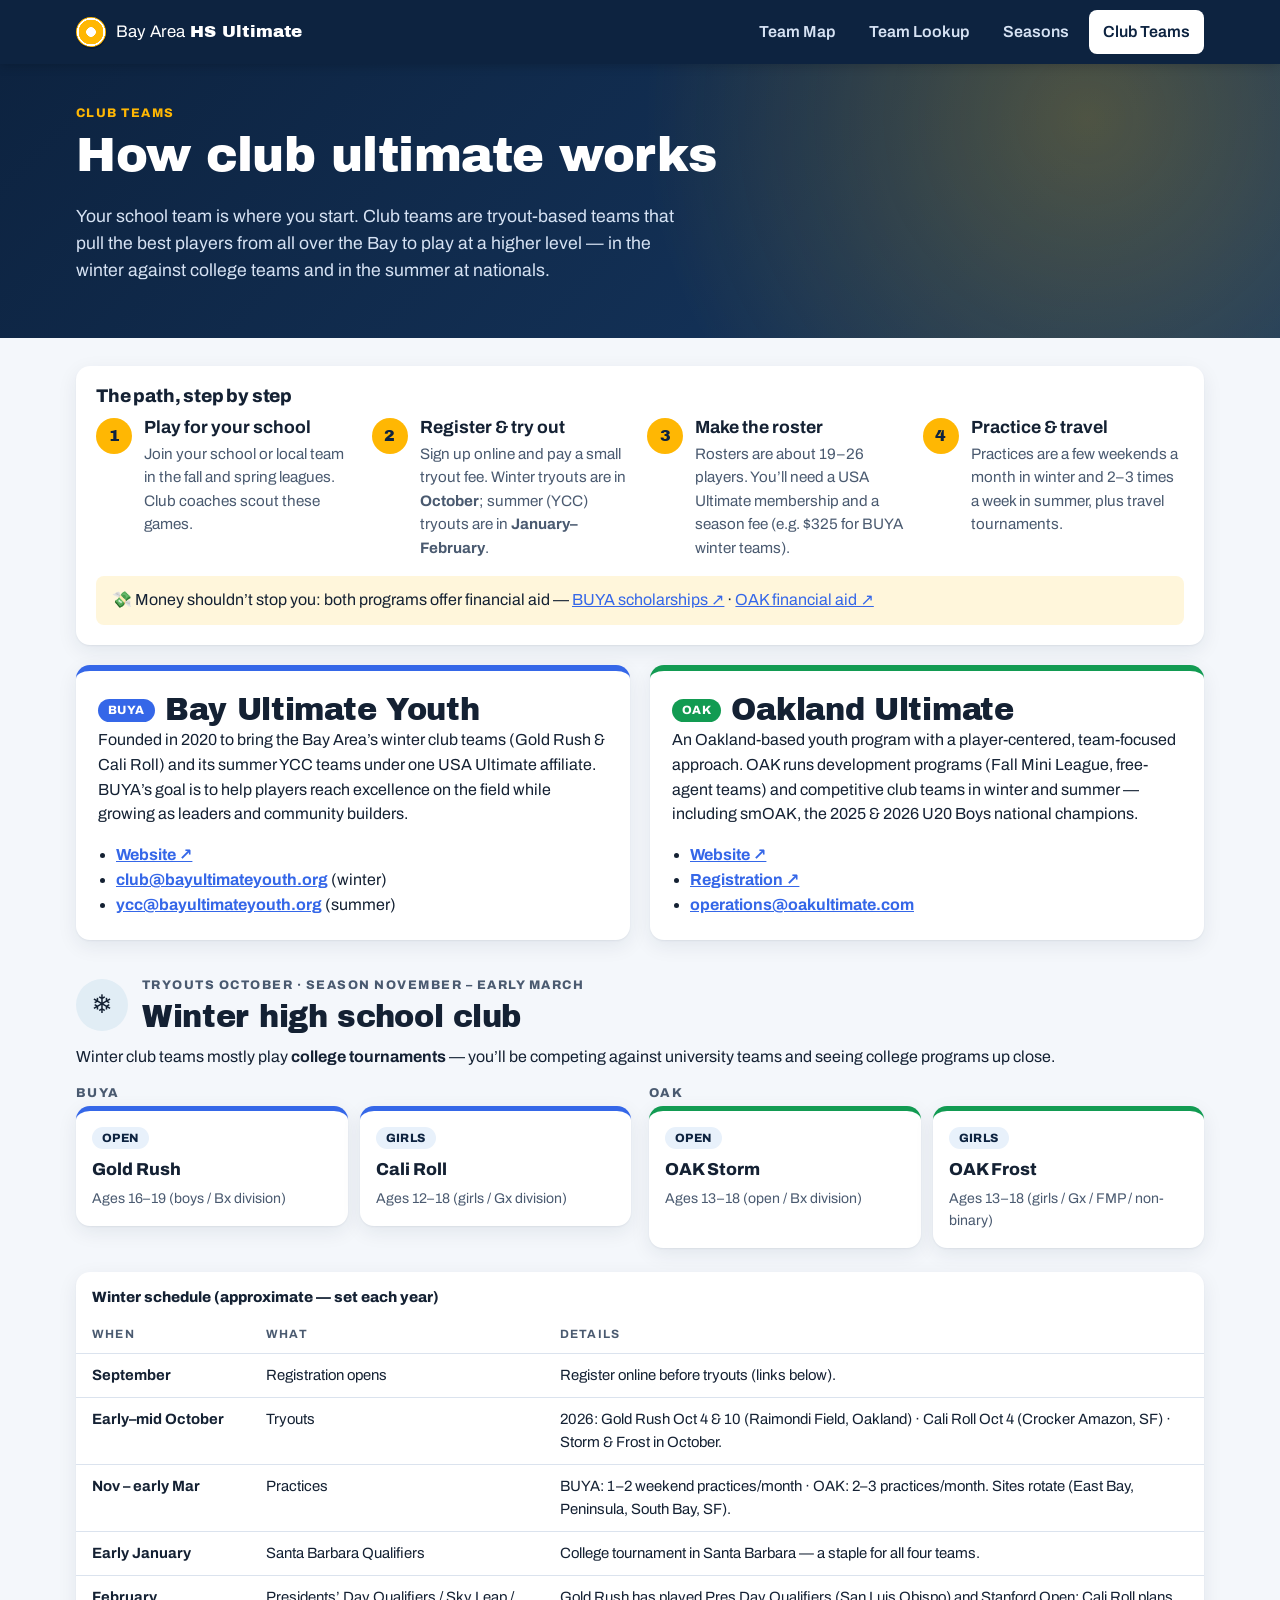
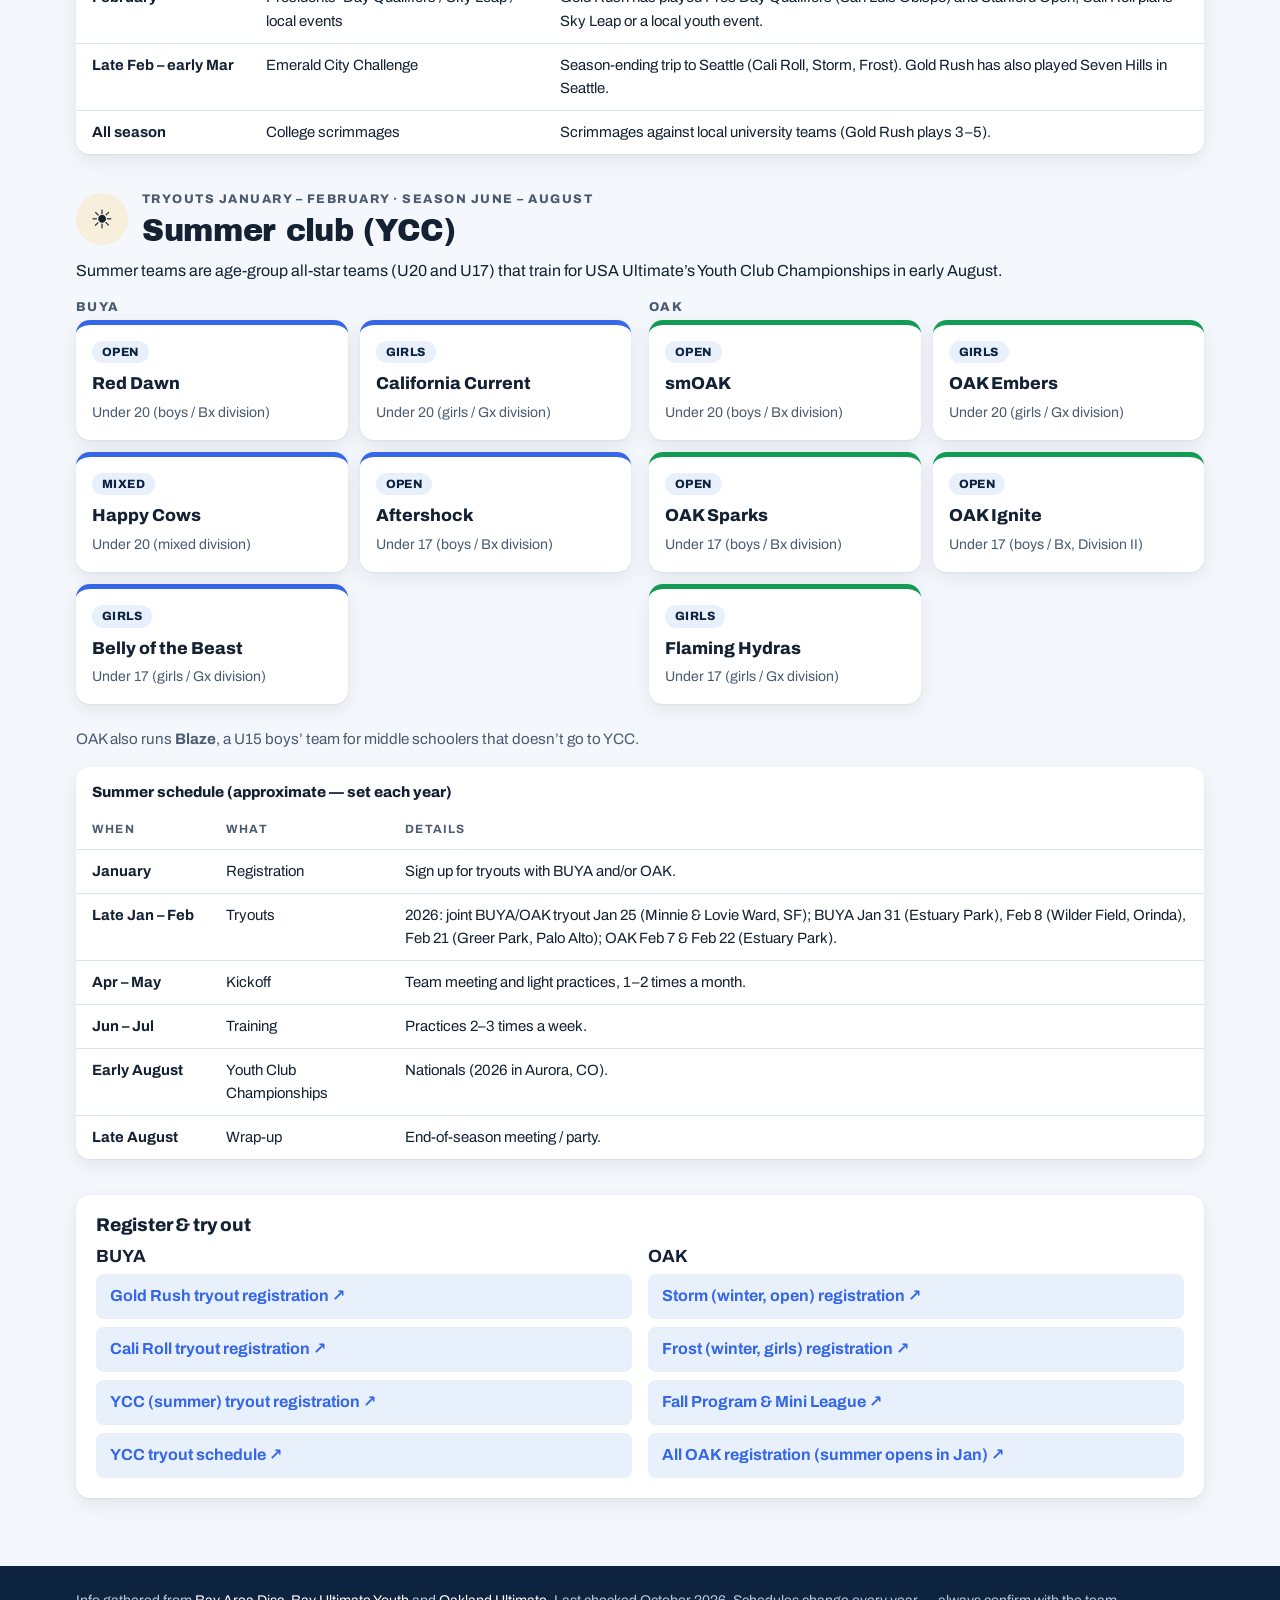
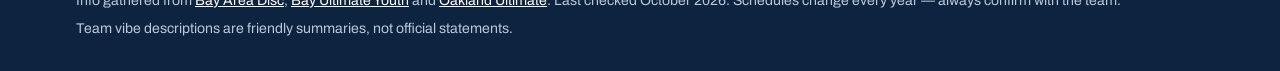
==== clubs.html @ e85e537e "First Draft of website" ====
<!doctype html>
<html lang="en">
<head>
  <meta charset="utf-8">
  <meta name="viewport" content="width=device-width, initial-scale=1">
  <title>Club Teams · Bay Area HS Ultimate</title>
  <meta name="description" content="How high school club ultimate works in the Bay Area: BUYA and OAK teams, schedules and tryout links.">
  <link rel="preconnect" href="https://fonts.googleapis.com">
  <link rel="preconnect" href="https://fonts.gstatic.com" crossorigin>
  <link href="https://fonts.googleapis.com/css2?family=Archivo:wght@400;500;600;700;800&family=Archivo+Black&display=swap" rel="stylesheet">
  <link rel="stylesheet" href="css/styles.css">
</head>
<body data-page="clubs">
  <a class="skip-link" href="#main">Skip to content</a>
  <header class="site-header" data-site-header></header>

  <main id="main" class="page">
    <section class="hero">
      <div class="container">
        <p class="eyebrow">Club Teams</p>
        <h1>How club ultimate works</h1>
        <p class="hero__lead">Your school team is where you start. Club teams are tryout-based teams that pull the best players from all over the Bay to play at a higher level — in the winter against college teams and in the summer at nationals.</p>
      </div>
    </section>

    <div class="container">
      <section class="panel" aria-labelledby="how-title">
        <h2 id="how-title" class="panel__title">The path, step by step</h2>
        <ol class="steps">
          <li><span class="steps__num">1</span><div><h3>Play for your school</h3><p>Join your school or local team in the fall and spring leagues. Club coaches scout these games.</p></div></li>
          <li><span class="steps__num">2</span><div><h3>Register &amp; try out</h3><p>Sign up online and pay a small tryout fee. Winter tryouts are in <strong>October</strong>; summer (YCC) tryouts are in <strong>January–February</strong>.</p></div></li>
          <li><span class="steps__num">3</span><div><h3>Make the roster</h3><p>Rosters are about 19–26 players. You’ll need a USA Ultimate membership and a season fee (e.g. $325 for BUYA winter teams).</p></div></li>
          <li><span class="steps__num">4</span><div><h3>Practice &amp; travel</h3><p>Practices are a few weekends a month in winter and 2–3 times a week in summer, plus travel tournaments.</p></div></li>
        </ol>
        <p class="callout">💸 Money shouldn’t stop you: both programs offer financial aid —
          <a href="https://www.bayultimateyouth.org/scholarship" target="_blank" rel="noopener">BUYA scholarships ↗</a> ·
          <a href="https://www.oakultimate.com/financial-aid" target="_blank" rel="noopener">OAK financial aid ↗</a></p>
      </section>

      <div class="program-grid">
        <section class="program program--buya" aria-labelledby="buya-title">
          <header class="program__header">
            <span class="badge badge--buya">BUYA</span>
            <h2 id="buya-title">Bay Ultimate Youth</h2>
          </header>
          <p>Founded in 2020 to bring the Bay Area’s winter club teams (Gold Rush &amp; Cali Roll) and its summer YCC teams under one USA Ultimate affiliate. BUYA’s goal is to help players reach excellence on the field while growing as leaders and community builders.</p>
          <ul class="program__links">
            <li><a href="https://www.bayultimateyouth.org/" target="_blank" rel="noopener">Website ↗</a></li>
            <li><a href="mailto:club@bayultimateyouth.org">club@bayultimateyouth.org</a> (winter)</li>
            <li><a href="mailto:ycc@bayultimateyouth.org">ycc@bayultimateyouth.org</a> (summer)</li>
          </ul>
        </section>

        <section class="program program--oak" aria-labelledby="oak-title">
          <header class="program__header">
            <span class="badge badge--oak">OAK</span>
            <h2 id="oak-title">Oakland Ultimate</h2>
          </header>
          <p>An Oakland-based youth program with a player-centered, team-focused approach. OAK runs development programs (Fall Mini League, free-agent teams) and competitive club teams in winter and summer — including smOAK, the 2025 &amp; 2026 U20 Boys national champions.</p>
          <ul class="program__links">
            <li><a href="https://www.oakultimate.com/home" target="_blank" rel="noopener">Website ↗</a></li>
            <li><a href="https://www.oakultimate.com/registration" target="_blank" rel="noopener">Registration ↗</a></li>
            <li><a href="mailto:operations@oakultimate.com">operations@oakultimate.com</a></li>
          </ul>
        </section>
      </div>

      <!-- WINTER -->
      <section id="winter" class="club-season" aria-labelledby="winter-club-title">
        <header class="club-season__header">
          <span class="season__icon" aria-hidden="true">❄️</span>
          <div>
            <p class="eyebrow">Tryouts October · season November – early March</p>
            <h2 id="winter-club-title">Winter high school club</h2>
          </div>
        </header>
        <p>Winter club teams mostly play <strong>college tournaments</strong> — you’ll be competing against university teams and seeing college programs up close.</p>
        <div class="club-columns">
          <div><h3 class="club-columns__title">BUYA</h3><ul class="card-grid card-grid--tight" data-club-cards data-league="buya" data-season="winter"></ul></div>
          <div><h3 class="club-columns__title">OAK</h3><ul class="card-grid card-grid--tight" data-club-cards data-league="oak" data-season="winter"></ul></div>
        </div>

        <div class="table-wrap">
          <table class="schedule-table">
            <caption>Winter schedule (approximate — set each year)</caption>
            <thead><tr><th scope="col">When</th><th scope="col">What</th><th scope="col">Details</th></tr></thead>
            <tbody>
              <tr><td>September</td><td>Registration opens</td><td>Register online before tryouts (links below).</td></tr>
              <tr><td>Early–mid October</td><td>Tryouts</td><td>2026: Gold Rush Oct 4 &amp; 10 (Raimondi Field, Oakland) · Cali Roll Oct 4 (Crocker Amazon, SF) · Storm &amp; Frost in October.</td></tr>
              <tr><td>Nov – early Mar</td><td>Practices</td><td>BUYA: 1–2 weekend practices/month · OAK: 2–3 practices/month. Sites rotate (East Bay, Peninsula, South Bay, SF).</td></tr>
              <tr><td>Early January</td><td>Santa Barbara Qualifiers</td><td>College tournament in Santa Barbara — a staple for all four teams.</td></tr>
              <tr><td>February</td><td>Presidents’ Day Qualifiers / Sky Leap / local events</td><td>Gold Rush has played Pres Day Qualifiers (San Luis Obispo) and Stanford Open; Cali Roll plans Sky Leap or a local youth event.</td></tr>
              <tr><td>Late Feb – early Mar</td><td>Emerald City Challenge</td><td>Season-ending trip to Seattle (Cali Roll, Storm, Frost). Gold Rush has also played Seven Hills in Seattle.</td></tr>
              <tr><td>All season</td><td>College scrimmages</td><td>Scrimmages against local university teams (Gold Rush plays 3–5).</td></tr>
            </tbody>
          </table>
        </div>
      </section>

      <!-- SUMMER -->
      <section id="summer" class="club-season" aria-labelledby="summer-club-title">
        <header class="club-season__header">
          <span class="season__icon" aria-hidden="true">☀️</span>
          <div>
            <p class="eyebrow">Tryouts January – February · season June – August</p>
            <h2 id="summer-club-title">Summer club (YCC)</h2>
          </div>
        </header>
        <p>Summer teams are age-group all-star teams (U20 and U17) that train for USA Ultimate’s Youth Club Championships in early August.</p>
        <div class="club-columns">
          <div><h3 class="club-columns__title">BUYA</h3><ul class="card-grid card-grid--tight" data-club-cards data-league="buya" data-season="summer"></ul></div>
          <div><h3 class="club-columns__title">OAK</h3><ul class="card-grid card-grid--tight" data-club-cards data-league="oak" data-season="summer"></ul></div>
        </div>
        <p class="muted">OAK also runs <strong>Blaze</strong>, a U15 boys’ team for middle schoolers that doesn’t go to YCC.</p>

        <div class="table-wrap">
          <table class="schedule-table">
            <caption>Summer schedule (approximate — set each year)</caption>
            <thead><tr><th scope="col">When</th><th scope="col">What</th><th scope="col">Details</th></tr></thead>
            <tbody>
              <tr><td>January</td><td>Registration</td><td>Sign up for tryouts with BUYA and/or OAK.</td></tr>
              <tr><td>Late Jan – Feb</td><td>Tryouts</td><td>2026: joint BUYA/OAK tryout Jan 25 (Minnie &amp; Lovie Ward, SF); BUYA Jan 31 (Estuary Park), Feb 8 (Wilder Field, Orinda), Feb 21 (Greer Park, Palo Alto); OAK Feb 7 &amp; Feb 22 (Estuary Park).</td></tr>
              <tr><td>Apr – May</td><td>Kickoff</td><td>Team meeting and light practices, 1–2 times a month.</td></tr>
              <tr><td>Jun – Jul</td><td>Training</td><td>Practices 2–3 times a week.</td></tr>
              <tr><td>Early August</td><td>Youth Club Championships</td><td>Nationals (2026 in Aurora, CO).</td></tr>
              <tr><td>Late August</td><td>Wrap-up</td><td>End-of-season meeting / party.</td></tr>
            </tbody>
          </table>
        </div>
      </section>

      <section id="register" class="panel" aria-labelledby="register-title">
        <h2 id="register-title" class="panel__title">Register &amp; try out</h2>
        <div class="register-grid">
          <div>
            <h3>BUYA</h3>
            <ul class="register-list">
              <li><a href="https://registration.teamsnap.com/form/71705" target="_blank" rel="noopener">Gold Rush tryout registration ↗</a></li>
              <li><a href="https://registration.teamsnap.com/form/71707" target="_blank" rel="noopener">Cali Roll tryout registration ↗</a></li>
              <li><a href="https://registration.teamsnap.com/form/46865" target="_blank" rel="noopener">YCC (summer) tryout registration ↗</a></li>
              <li><a href="https://www.bayultimateyouth.org/ycc-schedule" target="_blank" rel="noopener">YCC tryout schedule ↗</a></li>
            </ul>
          </div>
          <div>
            <h3>OAK</h3>
            <ul class="register-list">
              <li><a href="https://register.teamsnap.com/form/rsWhvOBmEo4iHsKcSMFvP" target="_blank" rel="noopener">Storm (winter, open) registration ↗</a></li>
              <li><a href="https://register.teamsnap.com/form/XxvMR3ScPmy4DwfDhIbhJ" target="_blank" rel="noopener">Frost (winter, girls) registration ↗</a></li>
              <li><a href="https://register.teamsnap.com/form/F1Fs22sKDdzoux41Rfsxp" target="_blank" rel="noopener">Fall Program &amp; Mini League ↗</a></li>
              <li><a href="https://www.oakultimate.com/registration" target="_blank" rel="noopener">All OAK registration (summer opens in Jan) ↗</a></li>
            </ul>
          </div>
        </div>
      </section>
    </div>
  </main>

  <footer class="site-footer" data-site-footer></footer>

  <script src="js/data.js"></script>
  <script src="js/common.js"></script>
  <script src="js/clubs.js"></script>
</body>
</html>
---- css/styles.css ----
/* ==========================================================================
   Bay Area HS Ultimate — styles
   Mobile-first. All colors, spacing and radii come from the tokens below.
   ========================================================================== */

:root {
  /* Brand */
  --navy: #0d2340;
  --navy-2: #163862;
  --sky: #e8f1fb;
  --ink: #142133;
  --ink-soft: #4a5a70;
  --line: #dbe3ee;
  --surface: #ffffff;
  --bg: #f4f7fb;
  --focus: #ffb703;

  /* Leagues (dot colors) */
  --bada: #e8513a;
  --buya: #3567e8;
  --oak: #129b52;

  /* Seasons */
  --fall: #c2560c;
  --spring: #1a8a5a;
  --summer: #c48a00;
  --winter: #2b7bb9;

  /* Shape & type */
  --radius: 14px;
  --radius-sm: 8px;
  --shadow: 0 1px 2px rgb(13 35 64 / 6%), 0 6px 20px rgb(13 35 64 / 8%);
  --font: 'Archivo', system-ui, -apple-system, 'Segoe UI', sans-serif;
  --font-display: 'Archivo Black', 'Archivo', system-ui, sans-serif;
  --header-h: 64px;
  --gutter: 16px;
  --max: 1160px;
}

/* ---------- Base ---------- */

*,
*::before,
*::after { box-sizing: border-box; }

html { scroll-behavior: smooth; scroll-padding-top: calc(var(--header-h) + 16px); }

body {
  margin: 0;
  min-height: 100vh;
  display: flex;
  flex-direction: column;
  font-family: var(--font);
  font-size: 16px;
  line-height: 1.55;
  color: var(--ink);
  background: var(--bg);
}

main { flex: 1; }

h1, h2, h3, h4 { margin: 0 0 .4em; line-height: 1.15; }
h1, h2 { font-family: var(--font-display); font-weight: 400; letter-spacing: -.01em; }
h1 { font-size: clamp(1.9rem, 5vw, 3rem); }
h2 { font-size: clamp(1.4rem, 3.2vw, 1.9rem); }
h3 { font-size: 1.1rem; font-weight: 700; }
h4 { font-size: 1rem; font-weight: 700; }
p { margin: 0 0 1em; }

a { color: var(--buya); }
a:hover { color: var(--navy-2); }

:focus-visible { outline: 3px solid var(--focus); outline-offset: 2px; border-radius: 4px; }

img { max-width: 100%; }

.container { width: 100%; max-width: var(--max); margin: 0 auto; padding: 0 var(--gutter); }

.visually-hidden {
  position: absolute; width: 1px; height: 1px; overflow: hidden;
  clip: rect(0 0 0 0); white-space: nowrap;
}

.skip-link {
  position: absolute; left: 8px; top: -48px; z-index: 2000;
  padding: 8px 14px; background: var(--focus); color: var(--navy);
  font-weight: 700; border-radius: var(--radius-sm); text-decoration: none;
}
.skip-link:focus { top: 8px; }

.muted { color: var(--ink-soft); font-size: .95rem; }
.eyebrow {
  margin: 0 0 .4em; font-size: .78rem; font-weight: 800;
  letter-spacing: .12em; text-transform: uppercase; color: var(--ink-soft);
}

/* ---------- Header / nav ---------- */

.site-header {
  position: sticky; top: 0; z-index: 1000;
  background: var(--navy); color: #fff;
  box-shadow: 0 2px 10px rgb(0 0 0 / 18%);
}

.site-header__inner {
  max-width: var(--max); margin: 0 auto; padding: 0 var(--gutter);
  min-height: var(--header-h);
  display: flex; align-items: center; justify-content: space-between; flex-wrap: wrap;
}

.brand { display: flex; align-items: center; gap: 10px; color: #fff; text-decoration: none; }
.brand:hover { color: #fff; }
.brand__text { font-size: 1.05rem; letter-spacing: .01em; }
.brand__text strong { font-family: var(--font-display); font-weight: 400; }
.brand__disc {
  width: 30px; height: 30px; border-radius: 50%;
  background: radial-gradient(circle at 50% 50%, #fff 0 22%, var(--focus) 23% 58%, #fff 59% 66%, var(--focus) 67%);
  box-shadow: 0 2px 0 rgb(0 0 0 / 25%);
  transform: rotate(-12deg);
}

.nav-toggle {
  display: grid; place-items: center; width: 44px; height: 44px;
  background: transparent; border: 0; color: #fff; cursor: pointer; border-radius: var(--radius-sm);
}
.nav-toggle__bars,
.nav-toggle__bars::before,
.nav-toggle__bars::after {
  display: block; width: 22px; height: 2px; background: currentColor; border-radius: 2px; content: '';
  transition: transform .2s;
}
.nav-toggle__bars { position: relative; }
.nav-toggle__bars::before { position: absolute; top: -7px; }
.nav-toggle__bars::after { position: absolute; top: 7px; }

.site-nav { display: none; width: 100%; padding-bottom: 12px; }
.site-header.is-open .site-nav { display: block; }
.site-nav ul { list-style: none; margin: 0; padding: 0; display: grid; gap: 4px; }
.site-nav a {
  display: block; padding: 10px 14px; border-radius: var(--radius-sm);
  color: #d6e2f3; text-decoration: none; font-weight: 600;
}
.site-nav a:hover { background: var(--navy-2); color: #fff; }
.site-nav a[aria-current='page'] { background: #fff; color: var(--navy); }

@media (min-width: 760px) {
  .nav-toggle { display: none; }
  .site-nav { display: block; width: auto; padding: 0; }
  .site-nav ul { display: flex; gap: 6px; }
}

/* ---------- Footer ---------- */

.site-footer { background: var(--navy); color: #b9c8dc; font-size: .88rem; margin-top: 48px; }
.site-footer__inner { max-width: var(--max); margin: 0 auto; padding: 24px var(--gutter); }
.site-footer p { margin: 0 0 .5em; }
.site-footer a { color: #fff; }

/* ---------- Buttons, badges, chips ---------- */

.btn {
  display: inline-flex; align-items: center; justify-content: center; gap: 6px;
  padding: 10px 16px; border-radius: 999px; border: 0;
  background: var(--navy); color: #fff; font: inherit; font-weight: 700;
  text-decoration: none; cursor: pointer; transition: transform .1s, background .15s;
}
.btn:hover { background: var(--navy-2); color: #fff; transform: translateY(-1px); }
.btn--small { padding: 6px 12px; font-size: .88rem; }
.btn--block { display: flex; width: 100%; word-break: break-all; }

.text-link { font-weight: 700; text-decoration: none; }
.text-link:hover { text-decoration: underline; }

.badge {
  display: inline-block; padding: 2px 10px; border-radius: 999px;
  font-size: .75rem; font-weight: 800; letter-spacing: .04em; text-transform: uppercase;
  color: #fff; background: var(--ink-soft); vertical-align: middle;
}
.badge--bada { background: var(--bada); }
.badge--buya { background: var(--buya); }
.badge--oak { background: var(--oak); }
.badge--gender { background: var(--sky); color: var(--navy); }
.badge--ghost { background: rgb(255 255 255 / 16%); color: inherit; border: 1px solid rgb(255 255 255 / 35%); }

.chip {
  --chip: var(--navy);
  display: inline-flex; align-items: center; gap: 6px;
  padding: 6px 14px; border-radius: 999px;
  border: 2px solid var(--chip); color: var(--chip); background: #fff;
  font-weight: 700; font-size: .9rem; text-decoration: none;
  transition: background .15s, color .15s;
}
.chip:hover { background: var(--chip); color: #fff; }
.chip--fall { --chip: var(--fall); }
.chip--spring { --chip: var(--spring); }
.chip--summer { --chip: var(--summer); }
.chip--winter { --chip: var(--winter); }

/* ---------- Segmented filter + search ---------- */

.segmented {
  display: inline-grid; grid-auto-flow: column; grid-auto-columns: 1fr;
  padding: 4px; gap: 4px; width: 100%;
  background: var(--sky); border-radius: 999px;
}
.segmented button {
  padding: 8px 12px; border: 0; border-radius: 999px;
  background: transparent; color: var(--navy); font: inherit; font-weight: 700; cursor: pointer;
}
.segmented button:hover { background: rgb(255 255 255 / 70%); }
.segmented button[aria-pressed='true'] { background: var(--navy); color: #fff; }

.search-input {
  width: 100%; padding: 11px 14px; font: inherit;
  border: 2px solid var(--line); border-radius: 999px; background: #fff; color: var(--ink);
}
.search-input:focus { border-color: var(--buya); outline: none; box-shadow: 0 0 0 3px rgb(53 103 232 / 20%); }

.result-count { margin: 12px 0 8px; font-size: .88rem; font-weight: 600; color: var(--ink-soft); }

/* ---------- Map pins ---------- */

.pin-anchor { background: none; border: 0; }

.pin {
  --pin: var(--ink-soft);
  display: inline-grid; place-items: center;
  width: 26px; height: 26px; border-radius: 50%;
  background: var(--pin); color: #fff;
  border: 2.5px solid #fff; box-shadow: 0 2px 6px rgb(0 0 0 / 35%);
  font-size: .72rem; font-weight: 800; font-style: normal; line-height: 1;
  transition: transform .15s;
}
.pin--bada { --pin: var(--bada); }
.pin--buya { --pin: var(--buya); }
.pin--oak { --pin: var(--oak); }
.pin--sm { width: 20px; height: 20px; font-size: .62rem; border-width: 2px; flex: none; }

.leaflet-marker-icon:hover .pin,
.leaflet-marker-icon.is-highlighted .pin { transform: scale(1.35); }

/* ---------- Map page ---------- */

.map-page { display: flex; flex-direction: column; }

.map-wrap { position: relative; order: -1; }
.map { height: 58vh; min-height: 340px; background: #dfe7ef; }

.map-legend {
  position: absolute; left: 10px; bottom: 22px; z-index: 500;
  display: flex; flex-wrap: wrap; gap: 6px 12px; align-items: center;
  max-width: calc(100% - 20px);
  padding: 8px 12px; border-radius: var(--radius-sm);
  background: rgb(255 255 255 / 94%); box-shadow: var(--shadow);
  font-size: .8rem; font-weight: 700;
}
.map-legend span { display: inline-flex; align-items: center; gap: 6px; }
.map-legend__key { color: var(--ink-soft); font-weight: 600; }

.map-panel { padding: 20px var(--gutter); background: var(--surface); }
.map-panel__intro h1 { font-size: 1.7rem; }
.map-panel__intro p { color: var(--ink-soft); }

.filter-block { margin-bottom: 16px; }
.filter-block__title {
  display: block; margin: 0 0 6px; font-family: var(--font);
  font-size: .78rem; font-weight: 800; letter-spacing: .1em; text-transform: uppercase; color: var(--ink-soft);
}

.league-toggles { display: grid; gap: 6px; }
.league-toggle {
  display: flex; align-items: center; gap: 10px; width: 100%;
  padding: 8px 12px; text-align: left; cursor: pointer;
  background: #fff; border: 2px solid var(--line); border-radius: var(--radius-sm);
  font: inherit; color: var(--ink);
}
.league-toggle small { color: var(--ink-soft); }
.league-toggle[aria-pressed='true'] { border-color: var(--navy); background: var(--sky); }
.league-toggle[aria-pressed='false'] { opacity: .55; }
.league-toggle[aria-pressed='false'] .pin { filter: grayscale(1); }

.team-list { list-style: none; margin: 0; padding: 0; display: grid; grid-template-columns: minmax(0, 1fr); gap: 4px; }
.team-list li { display: flex; align-items: stretch; gap: 4px; }
.team-list__empty { padding: 16px; color: var(--ink-soft); }

.team-row {
  flex: 1; display: flex; align-items: center; gap: 10px; min-width: 0;
  padding: 8px 10px; border-radius: var(--radius-sm);
  color: var(--ink); text-decoration: none;
}
.team-row:hover, .team-row:focus-visible { background: var(--sky); color: var(--ink); }
.team-row__text { display: grid; min-width: 0; }
.team-row__name { font-weight: 700; }
.team-row__meta { font-size: .82rem; color: var(--ink-soft); white-space: nowrap; overflow: hidden; text-overflow: ellipsis; }
.team-row__locate {
  flex: none; width: 40px; border: 0; border-radius: var(--radius-sm);
  background: transparent; color: var(--ink-soft); font-size: 1.2rem; cursor: pointer;
}
.team-row__locate:hover { background: var(--sky); color: var(--navy); }

@media (min-width: 900px) {
  .map-page { flex: none; flex-direction: row; height: calc(100vh - var(--header-h)); }
  .map-wrap { order: 0; flex: 1; }
  .map { position: absolute; inset: 0; height: auto; min-height: 0; }
  .map-panel { width: 380px; flex: none; overflow-y: auto; border-right: 1px solid var(--line); }
  body[data-page='map'] .site-footer { display: none; }
}

/* Leaflet popup */
.leaflet-popup-content-wrapper { border-radius: var(--radius); }
.leaflet-popup-content { margin: 14px 16px; font-family: var(--font); }
.popup__badges { display: flex; gap: 6px; margin-bottom: 6px; }
.popup__title { margin: 0 0 4px; font-size: 1.05rem; }
.popup__meta { margin: 0 0 4px !important; color: var(--ink-soft); font-size: .85rem; }
.popup .btn { margin-top: 8px; color: #fff; }

/* ---------- Hero ---------- */

.hero {
  padding: 40px 0 36px; margin-bottom: 28px; color: #fff;
  background:
    radial-gradient(circle at 85% 20%, rgb(255 183 3 / 25%), transparent 40%),
    linear-gradient(135deg, var(--navy) 0%, var(--navy-2) 100%);
}
.hero .eyebrow { color: var(--focus); }
.hero__lead { max-width: 60ch; font-size: 1.1rem; color: #d6e2f3; }
.hero--compact { padding: 32px 0 28px; }
.hero--team { padding-top: 20px; }
.hero--bada { background: linear-gradient(135deg, var(--navy) 30%, var(--bada) 160%); }
.hero--buya { background: linear-gradient(135deg, var(--navy) 30%, var(--buya) 140%); }
.hero--oak { background: linear-gradient(135deg, var(--navy) 30%, var(--oak) 150%); }
.hero__badges { display: flex; flex-wrap: wrap; gap: 6px; margin: 12px 0 10px; }

.back-link { color: #d6e2f3; font-weight: 700; text-decoration: none; }
.back-link:hover { color: #fff; text-decoration: underline; }

.season-jump { display: flex; flex-wrap: wrap; gap: 8px; margin-top: 16px; }

/* ---------- Panels & cards ---------- */

.panel {
  margin-bottom: 20px; padding: 20px;
  background: var(--surface); border-radius: var(--radius); box-shadow: var(--shadow);
}
.panel__title { font-family: var(--font); font-weight: 800; font-size: 1.15rem; margin-bottom: .6em; }

.card-grid {
  list-style: none; margin: 0 0 8px; padding: 0;
  display: grid; gap: 12px; grid-template-columns: repeat(auto-fill, minmax(230px, 1fr));
}
.card-grid--tight { grid-template-columns: repeat(auto-fill, minmax(190px, 1fr)); }

.team-card {
  --accent: var(--navy);
  display: flex; flex-direction: column; gap: 4px; height: 100%;
  padding: 16px; border-radius: var(--radius); background: var(--surface);
  border-top: 5px solid var(--accent); box-shadow: var(--shadow);
  color: var(--ink); text-decoration: none; transition: transform .15s, box-shadow .15s;
}
.team-card:hover { transform: translateY(-3px); box-shadow: 0 10px 28px rgb(13 35 64 / 14%); color: var(--ink); }
.team-card--bada { --accent: var(--bada); }
.team-card--buya { --accent: var(--buya); }
.team-card--oak { --accent: var(--oak); }
.team-card__badges { display: flex; gap: 6px; margin-bottom: 4px; }
.team-card__name { font-weight: 800; font-size: 1.08rem; }
.team-card__meta { color: var(--ink-soft); font-size: .88rem; }

/* ---------- Team lookup ---------- */

.directory-controls { display: grid; gap: 12px; }
@media (min-width: 700px) {
  .directory-controls { grid-template-columns: 1fr 360px; align-items: center; }
}
.directory-group { margin-top: 28px; }
.directory-group__title { display: flex; align-items: center; gap: 10px; font-size: 1.3rem; }
.directory-group__blurb { color: var(--ink-soft); }

.team-layout { display: grid; gap: 0 24px; }
@media (min-width: 900px) {
  .team-layout { grid-template-columns: minmax(0, 1fr) 360px; align-items: start; }
}

.vibe { font-size: 1.12rem; }

.season-list, .check-list { list-style: none; margin: 0; padding: 0; display: grid; gap: 10px; }
.season-list li { display: flex; flex-wrap: wrap; align-items: center; gap: 6px 12px; }
.season-when { color: var(--ink-soft); font-size: .9rem; }
.check-list li { position: relative; padding-left: 28px; }
.check-list li::before {
  content: ''; position: absolute; left: 4px; top: .45em;
  width: 12px; height: 12px; border-radius: 50%;
  border: 3px solid var(--focus); background: #fff;
}

.team-map { height: 220px; margin-bottom: 12px; border-radius: var(--radius-sm); overflow: hidden; }
.location-name { margin-bottom: 4px; font-weight: 700; }

.facts { margin: 0; display: grid; gap: 10px; }
.fact { display: grid; gap: 2px; }
.fact dt { font-size: .75rem; font-weight: 800; letter-spacing: .1em; text-transform: uppercase; color: var(--ink-soft); }
.fact dd { margin: 0; }

.panel--contact { background: var(--sky); }
.link-buttons { display: flex; flex-wrap: wrap; gap: 8px; }

.empty-state { padding: 60px var(--gutter); text-align: center; }

/* ---------- Seasons ---------- */

.timeline__grid { display: grid; gap: 8px; overflow-x: auto; }
.timeline__months,
.timeline__row {
  display: grid; grid-template-columns: 96px repeat(12, minmax(34px, 1fr)); align-items: center; gap: 0;
  min-width: 560px;
}
.timeline__months span {
  font-size: .72rem; font-weight: 800; text-transform: uppercase; color: var(--ink-soft); text-align: center;
}
.timeline__months span:first-child { grid-column: 2; }
.timeline__label { grid-column: 1; font-size: .85rem; font-weight: 700; }
.timeline__bar {
  grid-column: calc(var(--start) + 1) / calc(var(--end) + 1); grid-row: 1;
  padding: 6px 10px; border-radius: 999px; color: #fff;
  font-size: .78rem; font-weight: 700; white-space: nowrap; overflow: hidden; text-overflow: ellipsis;
}
.timeline__bar--fall { background: var(--fall); }
.timeline__bar--spring { background: var(--spring); }
.timeline__bar--summer { background: var(--summer); }
.timeline__bar--winter { background: var(--winter); }
.timeline__bar--light { opacity: .6; }

.season {
  --accent: var(--navy);
  margin: 28px 0; border-radius: var(--radius); overflow: hidden;
  background: var(--surface); box-shadow: var(--shadow);
  border-left: 6px solid var(--accent);
}
.season--fall { --accent: var(--fall); }
.season--spring { --accent: var(--spring); }
.season--summer { --accent: var(--summer); }
.season--winter { --accent: var(--winter); }

.season__header {
  display: flex; align-items: center; gap: 14px; padding: 20px 20px 8px;
}
.season__header h2 { margin: 0; }
.season__header .eyebrow { color: var(--accent); }
.season__icon {
  display: grid; place-items: center; flex: none;
  width: 52px; height: 52px; border-radius: 50%; font-size: 1.6rem;
  background: color-mix(in srgb, var(--accent) 14%, #fff);
}
.season__body { padding: 8px 20px 22px; }
.season__subtitle { margin-top: 18px; font-size: .8rem; font-weight: 800; letter-spacing: .1em; text-transform: uppercase; color: var(--accent); }

.fact-pills { list-style: none; margin: 0; padding: 0; display: flex; flex-wrap: wrap; gap: 6px; }
.fact-pills li {
  padding: 4px 12px; border-radius: 999px; font-size: .85rem; font-weight: 700;
  background: color-mix(in srgb, var(--accent) 12%, #fff); color: var(--ink);
}

.division-cards { display: grid; gap: 10px; margin: 12px 0 14px; grid-template-columns: repeat(auto-fit, minmax(200px, 1fr)); }
.division-card { padding: 14px; border-radius: var(--radius-sm); border: 2px solid color-mix(in srgb, var(--accent) 30%, #fff); }
.division-card p { margin: 0; font-size: .92rem; color: var(--ink-soft); }

.event-list { list-style: none; margin: 0 0 14px; padding: 0; display: grid; gap: 0; }
.event {
  display: grid; gap: 4px 16px; padding: 14px 0;
  border-bottom: 1px solid var(--line);
}
.event:last-child { border-bottom: 0; }
.event h4 { margin-bottom: 2px; }
.event p { margin: 0; color: var(--ink-soft); }
.event__date {
  justify-self: start; padding: 3px 10px; border-radius: var(--radius-sm);
  background: var(--accent); color: #fff; font-size: .8rem; font-weight: 800; white-space: nowrap;
}
@media (min-width: 700px) {
  .event { grid-template-columns: 180px 1fr; align-items: start; }
  .event__date { justify-self: stretch; text-align: center; }
}

.link-row { display: flex; flex-wrap: wrap; gap: 18px; }
.season--mini .season__body p { max-width: 75ch; }

/* ---------- Clubs ---------- */

.steps { list-style: none; margin: 0 0 16px; padding: 0; display: grid; gap: 14px; grid-template-columns: repeat(auto-fit, minmax(220px, 1fr)); }
.steps li { display: flex; gap: 12px; }
.steps h3 { margin-bottom: 4px; }
.steps p { margin: 0; color: var(--ink-soft); font-size: .95rem; }
.steps__num {
  display: grid; place-items: center; flex: none; width: 36px; height: 36px; border-radius: 50%;
  background: var(--focus); color: var(--navy); font-family: var(--font-display);
}

.callout { margin: 0; padding: 12px 16px; border-radius: var(--radius-sm); background: #fff6db; }

.program-grid { display: grid; gap: 20px; margin-bottom: 12px; }
@media (min-width: 800px) { .program-grid { grid-template-columns: 1fr 1fr; } }
.program {
  --accent: var(--navy);
  padding: 22px; border-radius: var(--radius); background: var(--surface); box-shadow: var(--shadow);
  border-top: 6px solid var(--accent);
}
.program--buya { --accent: var(--buya); }
.program--oak { --accent: var(--oak); }
.program__header { display: flex; align-items: center; gap: 10px; flex-wrap: wrap; }
.program__header h2 { margin: 0; }
.program__links { margin: 0; padding-left: 18px; }
.program__links a { font-weight: 700; word-break: break-word; }

.club-season { margin: 36px 0; }
.club-season__header { display: flex; align-items: center; gap: 14px; margin-bottom: 10px; }
.club-season__header h2 { margin: 0; }
#winter .season__icon { background: color-mix(in srgb, var(--winter) 14%, #fff); }
#summer .season__icon { background: color-mix(in srgb, var(--summer) 14%, #fff); }

.club-columns { display: grid; gap: 18px; margin: 16px 0; }
@media (min-width: 800px) { .club-columns { grid-template-columns: 1fr 1fr; } }
.club-columns__title { font-size: .8rem; font-weight: 800; letter-spacing: .1em; text-transform: uppercase; color: var(--ink-soft); }

.table-wrap { overflow-x: auto; border-radius: var(--radius); box-shadow: var(--shadow); background: var(--surface); }
.schedule-table { width: 100%; min-width: 560px; border-collapse: collapse; font-size: .93rem; }
.schedule-table caption { padding: 14px 16px 6px; text-align: left; font-weight: 800; }
.schedule-table th,
.schedule-table td { padding: 10px 16px; text-align: left; vertical-align: top; border-bottom: 1px solid var(--line); }
.schedule-table th { font-size: .75rem; letter-spacing: .1em; text-transform: uppercase; color: var(--ink-soft); }
.schedule-table td:first-child { font-weight: 700; white-space: nowrap; }
.schedule-table tr:last-child td { border-bottom: 0; }

.register-grid { display: grid; gap: 16px; }
@media (min-width: 700px) { .register-grid { grid-template-columns: 1fr 1fr; } }
.register-list { list-style: none; margin: 0; padding: 0; display: grid; gap: 8px; }
.register-list a {
  display: block; padding: 10px 14px; border-radius: var(--radius-sm);
  background: var(--sky); font-weight: 700; text-decoration: none;
}
.register-list a:hover { background: var(--navy); color: #fff; }

@media (prefers-reduced-motion: reduce) {
  *, *::before, *::after { transition: none !important; scroll-behavior: auto !important; }
}
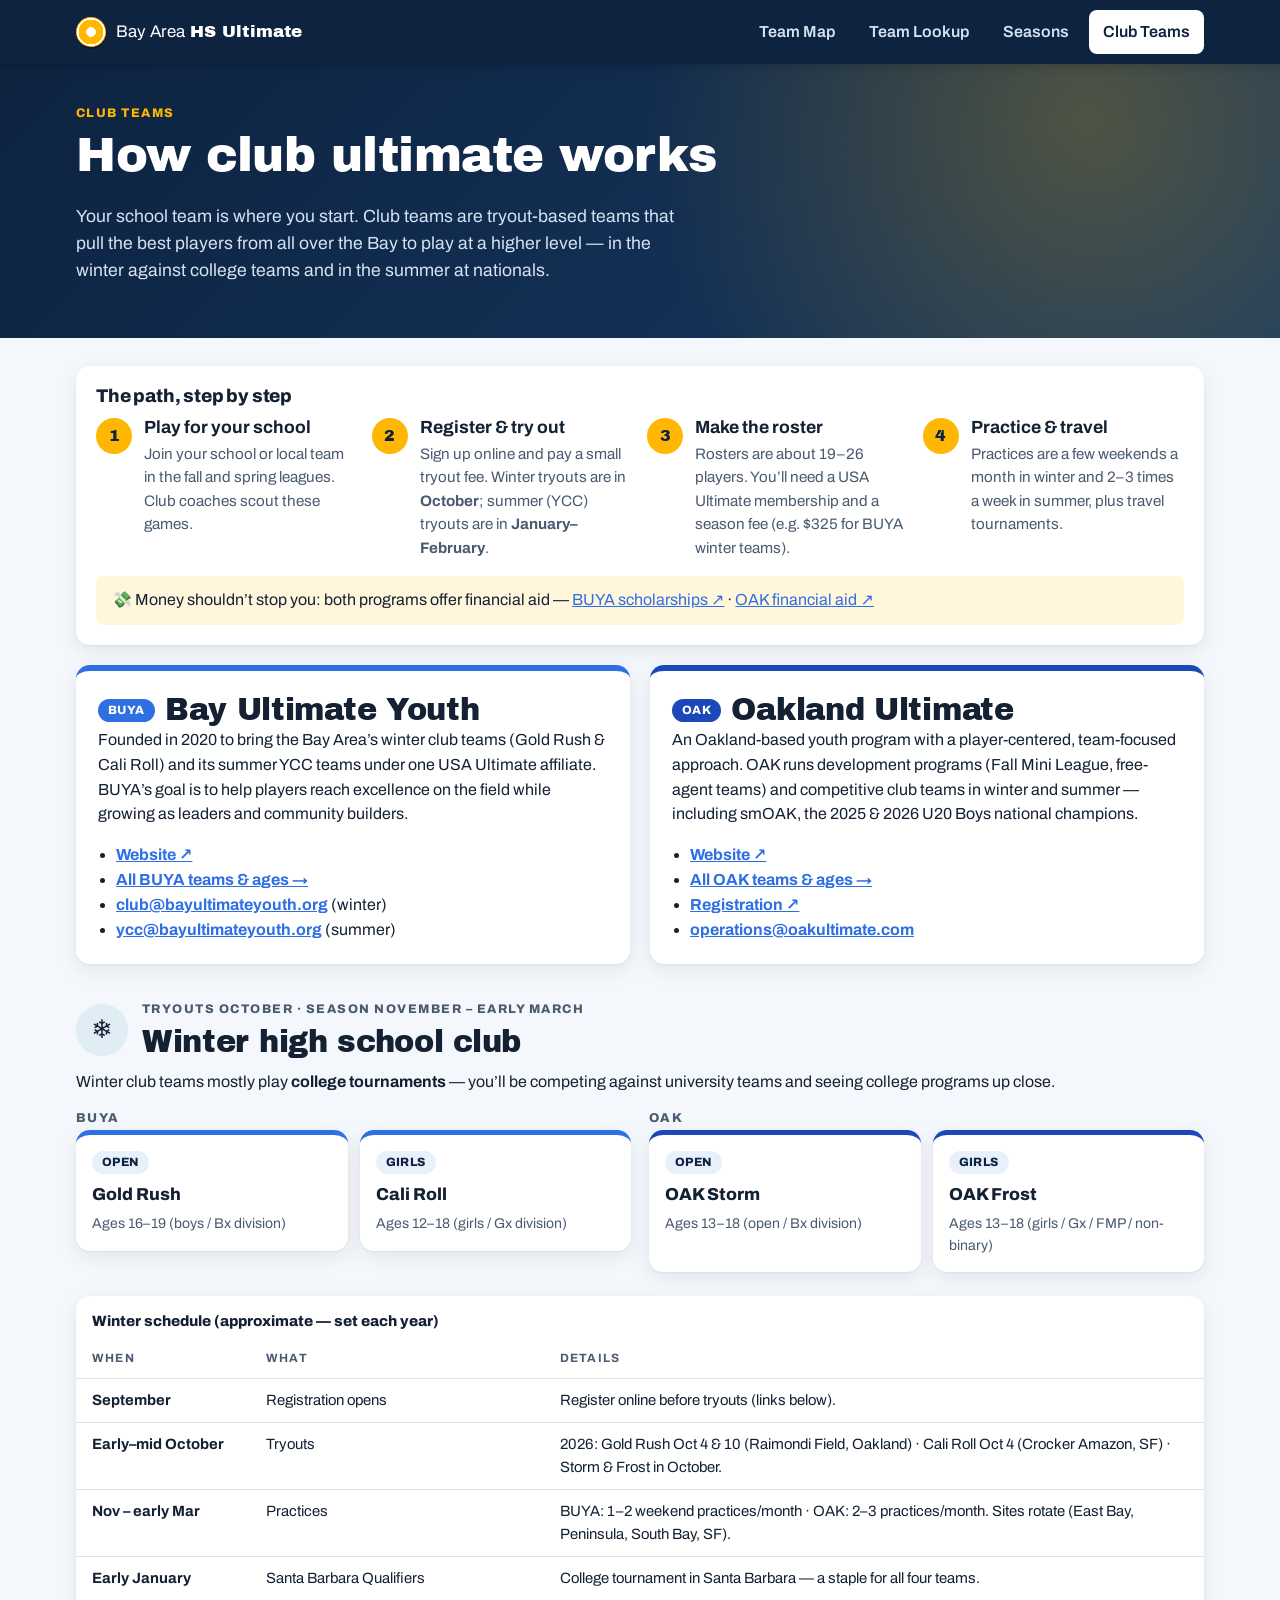
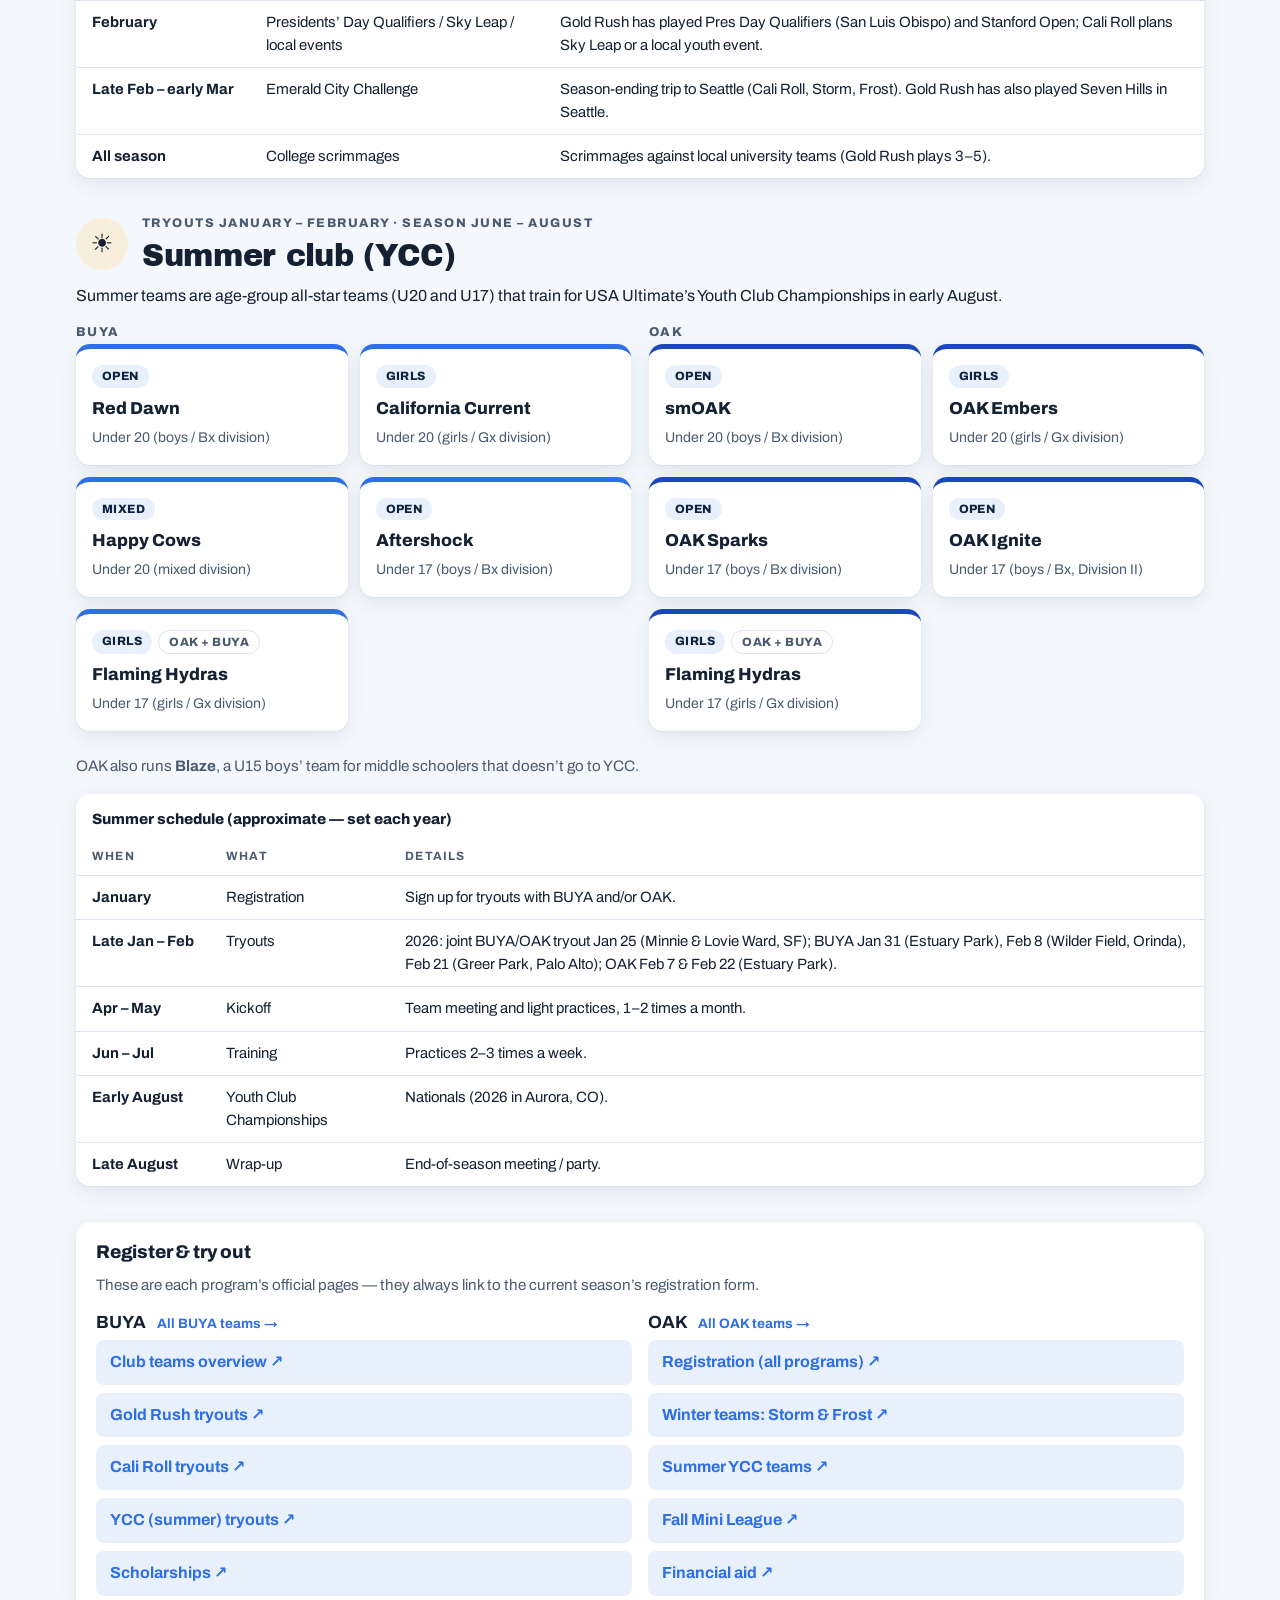
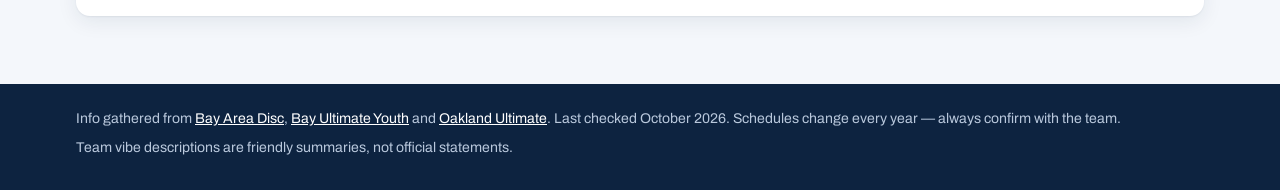
==== commit 0d29ed39: "Map changes" ====
--- a/clubs.html
+++ b/clubs.html
@@ -46,6 +46,7 @@
           <p>Founded in 2020 to bring the Bay Area’s winter club teams (Gold Rush &amp; Cali Roll) and its summer YCC teams under one USA Ultimate affiliate. BUYA’s goal is to help players reach excellence on the field while growing as leaders and community builders.</p>
           <ul class="program__links">
             <li><a href="https://www.bayultimateyouth.org/" target="_blank" rel="noopener">Website ↗</a></li>
+            <li><a href="org.html?org=buya">All BUYA teams &amp; ages →</a></li>
             <li><a href="mailto:club@bayultimateyouth.org">club@bayultimateyouth.org</a> (winter)</li>
             <li><a href="mailto:ycc@bayultimateyouth.org">ycc@bayultimateyouth.org</a> (summer)</li>
           </ul>
@@ -59,6 +60,7 @@
           <p>An Oakland-based youth program with a player-centered, team-focused approach. OAK runs development programs (Fall Mini League, free-agent teams) and competitive club teams in winter and summer — including smOAK, the 2025 &amp; 2026 U20 Boys national champions.</p>
           <ul class="program__links">
             <li><a href="https://www.oakultimate.com/home" target="_blank" rel="noopener">Website ↗</a></li>
+            <li><a href="org.html?org=oak">All OAK teams &amp; ages →</a></li>
             <li><a href="https://www.oakultimate.com/registration" target="_blank" rel="noopener">Registration ↗</a></li>
             <li><a href="mailto:operations@oakultimate.com">operations@oakultimate.com</a></li>
           </ul>
@@ -131,24 +133,15 @@
 
       <section id="register" class="panel" aria-labelledby="register-title">
         <h2 id="register-title" class="panel__title">Register &amp; try out</h2>
+        <p class="muted">These are each program’s official pages — they always link to the current season’s registration form.</p>
         <div class="register-grid">
           <div>
-            <h3>BUYA</h3>
-            <ul class="register-list">
-              <li><a href="https://registration.teamsnap.com/form/71705" target="_blank" rel="noopener">Gold Rush tryout registration ↗</a></li>
-              <li><a href="https://registration.teamsnap.com/form/71707" target="_blank" rel="noopener">Cali Roll tryout registration ↗</a></li>
-              <li><a href="https://registration.teamsnap.com/form/46865" target="_blank" rel="noopener">YCC (summer) tryout registration ↗</a></li>
-              <li><a href="https://www.bayultimateyouth.org/ycc-schedule" target="_blank" rel="noopener">YCC tryout schedule ↗</a></li>
-            </ul>
+            <h3>BUYA <a class="text-link register-grid__org" href="org.html?org=buya">All BUYA teams →</a></h3>
+            <ul class="register-list" data-registration-links data-league="buya"></ul>
           </div>
           <div>
-            <h3>OAK</h3>
-            <ul class="register-list">
-              <li><a href="https://register.teamsnap.com/form/rsWhvOBmEo4iHsKcSMFvP" target="_blank" rel="noopener">Storm (winter, open) registration ↗</a></li>
-              <li><a href="https://register.teamsnap.com/form/XxvMR3ScPmy4DwfDhIbhJ" target="_blank" rel="noopener">Frost (winter, girls) registration ↗</a></li>
-              <li><a href="https://register.teamsnap.com/form/F1Fs22sKDdzoux41Rfsxp" target="_blank" rel="noopener">Fall Program &amp; Mini League ↗</a></li>
-              <li><a href="https://www.oakultimate.com/registration" target="_blank" rel="noopener">All OAK registration (summer opens in Jan) ↗</a></li>
-            </ul>
+            <h3>OAK <a class="text-link register-grid__org" href="org.html?org=oak">All OAK teams →</a></h3>
+            <ul class="register-list" data-registration-links data-league="oak"></ul>
           </div>
         </div>
       </section>
--- a/css/styles.css
+++ b/css/styles.css
@@ -15,10 +15,14 @@
   --bg: #f4f7fb;
   --focus: #ffb703;
 
-  /* Leagues (dot colors) */
-  --bada: #e8513a;
-  --buya: #3567e8;
-  --oak: #129b52;
+  /* Map categories: high school = green, club = blue */
+  --school: #16a05a;
+  --club: #2f6fe4;
+
+  /* Leagues (badges) — BADA is high school, BUYA/OAK are club */
+  --bada: var(--school);
+  --buya: var(--club);
+  --oak: #1b48b8;
 
   /* Seasons */
   --fall: #c2560c;
@@ -179,6 +183,7 @@
 .badge--bada { background: var(--bada); }
 .badge--buya { background: var(--buya); }
 .badge--oak { background: var(--oak); }
+.badge--school { background: var(--school); }
 .badge--gender { background: var(--sky); color: var(--navy); }
 .badge--ghost { background: rgb(255 255 255 / 16%); color: inherit; border: 1px solid rgb(255 255 255 / 35%); }
 
@@ -231,10 +236,16 @@
   font-size: .72rem; font-weight: 800; font-style: normal; line-height: 1;
   transition: transform .15s;
 }
-.pin--bada { --pin: var(--bada); }
-.pin--buya { --pin: var(--buya); }
-.pin--oak { --pin: var(--oak); }
+.pin--school { --pin: var(--school); }
+.pin--club { --pin: var(--club); }
 .pin--sm { width: 20px; height: 20px; font-size: .62rem; border-width: 2px; flex: none; }
+.pin--org {
+  width: 58px; height: 30px; border-radius: 999px; border-width: 3px;
+  font-size: .78rem; letter-spacing: .06em; cursor: pointer;
+}
+.pin--org-sm { width: 44px; height: 22px; font-size: .62rem; border-width: 2px; flex: none; }
+
+.leaflet-tooltip { font-family: var(--font); border-radius: var(--radius-sm); box-shadow: var(--shadow); }
 
 .leaflet-marker-icon:hover .pin,
 .leaflet-marker-icon.is-highlighted .pin { transform: scale(1.35); }
@@ -244,7 +255,7 @@
 .map-page { display: flex; flex-direction: column; }
 
 .map-wrap { position: relative; order: -1; }
-.map { height: 58vh; min-height: 340px; background: #dfe7ef; }
+.map { height: 58vh; min-height: 340px; background: #e9ecef; }
 
 .map-legend {
   position: absolute; left: 10px; bottom: 22px; z-index: 500;
@@ -282,6 +293,10 @@
 .team-list { list-style: none; margin: 0; padding: 0; display: grid; grid-template-columns: minmax(0, 1fr); gap: 4px; }
 .team-list li { display: flex; align-items: stretch; gap: 4px; }
 .team-list__empty { padding: 16px; color: var(--ink-soft); }
+.team-list li.team-list__heading {
+  display: block; margin-top: 10px; padding: 4px 10px;
+  font-size: .75rem; font-weight: 800; letter-spacing: .1em; text-transform: uppercase; color: var(--ink-soft);
+}
 
 .team-row {
   flex: 1; display: flex; align-items: center; gap: 10px; min-width: 0;
@@ -364,6 +379,14 @@
 .team-card__badges { display: flex; gap: 6px; margin-bottom: 4px; }
 .team-card__name { font-weight: 800; font-size: 1.08rem; }
 .team-card__meta { color: var(--ink-soft); font-size: .88rem; }
+.team-card__ages { font-weight: 700; color: var(--navy-2); }
+
+.badge--ghost-dark { background: transparent; color: var(--ink-soft); border: 1px solid var(--line); }
+.club-season__header .chip { margin-left: auto; }
+.club-season__header { flex-wrap: wrap; }
+.org-contact { margin-bottom: 12px; }
+.link-buttons--center { justify-content: center; }
+.register-grid__org { margin-left: 8px; font-size: .85rem; }
 
 /* ---------- Team lookup ---------- */
 
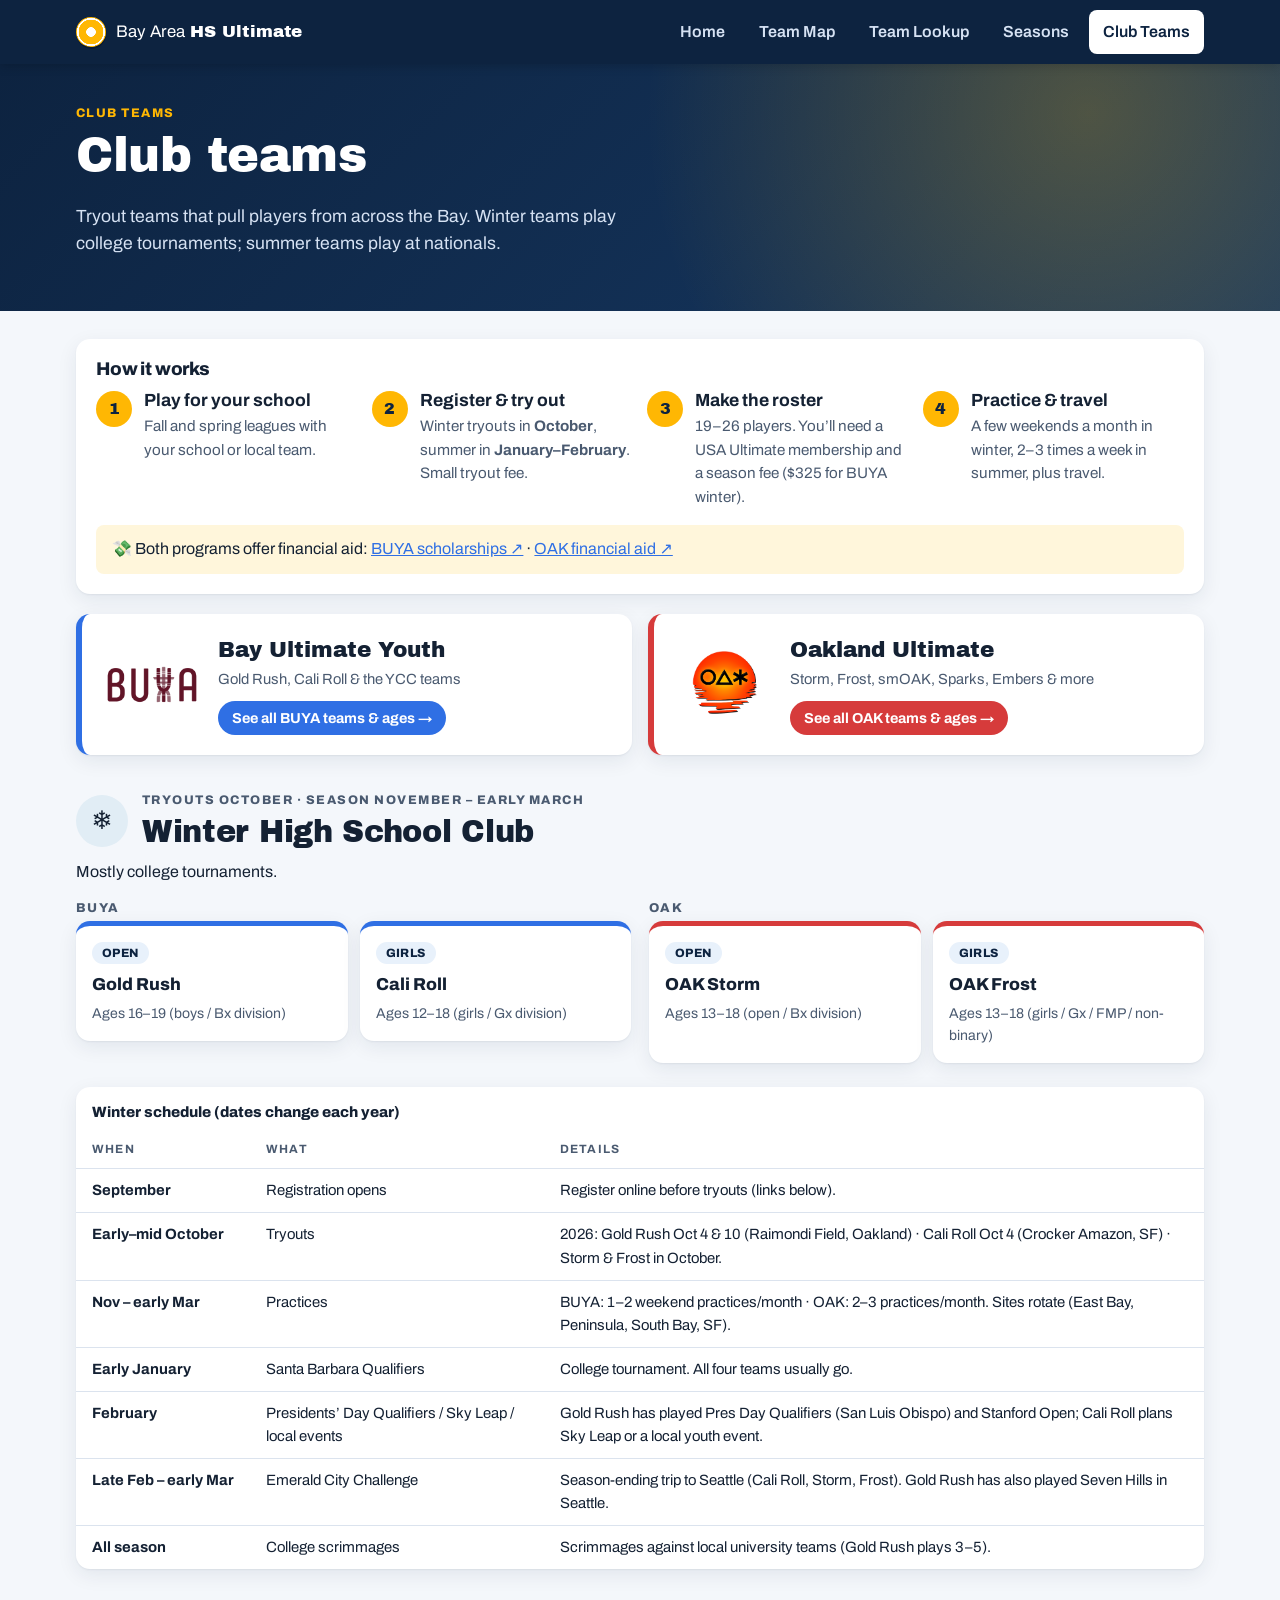
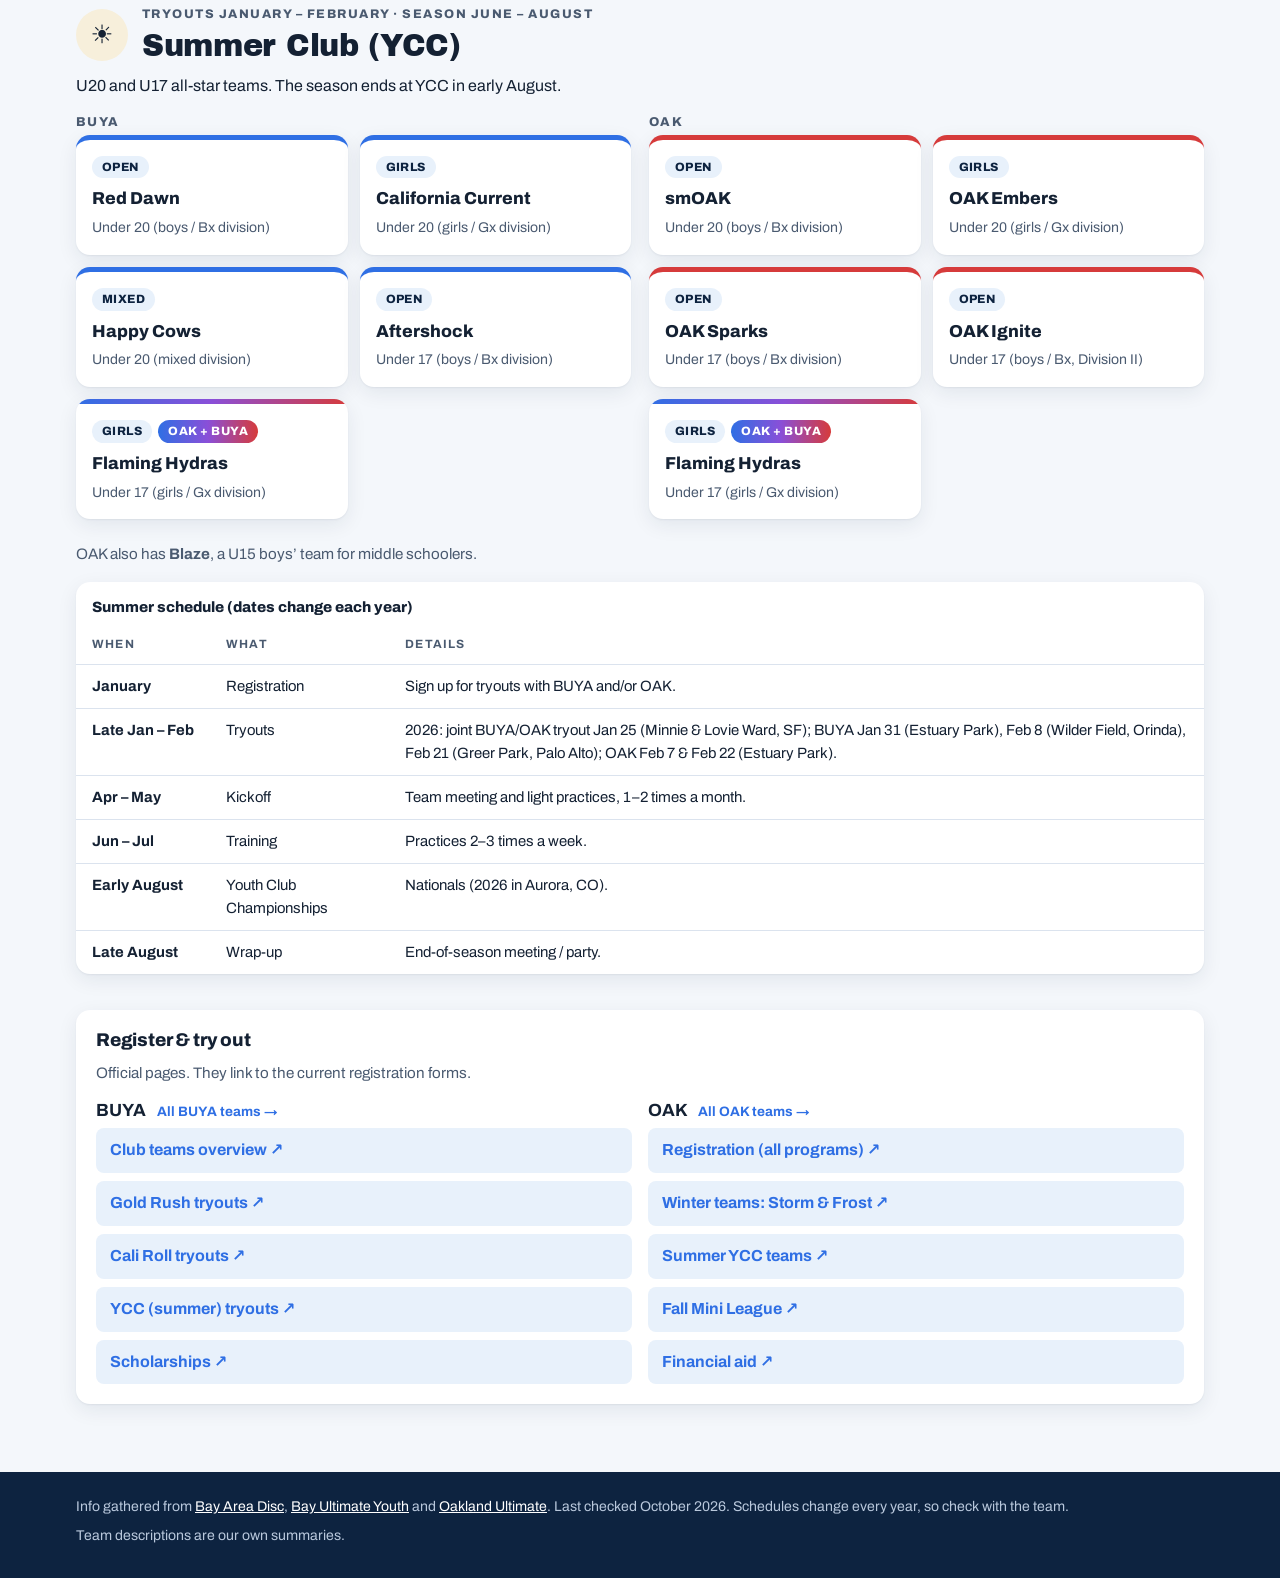
==== commit 2a40389d: "More formatting changes" ====
--- a/clubs.html
+++ b/clubs.html
@@ -4,7 +4,7 @@
   <meta charset="utf-8">
   <meta name="viewport" content="width=device-width, initial-scale=1">
   <title>Club Teams · Bay Area HS Ultimate</title>
-  <meta name="description" content="How high school club ultimate works in the Bay Area: BUYA and OAK teams, schedules and tryout links.">
+  <meta name="description" content="How high school Club ultimate works in the Bay Area: BUYA and OAK teams, schedules and tryout links.">
   <link rel="preconnect" href="https://fonts.googleapis.com">
   <link rel="preconnect" href="https://fonts.gstatic.com" crossorigin>
   <link href="https://fonts.googleapis.com/css2?family=Archivo:wght@400;500;600;700;800&family=Archivo+Black&display=swap" rel="stylesheet">
@@ -18,54 +18,37 @@
     <section class="hero">
       <div class="container">
         <p class="eyebrow">Club Teams</p>
-        <h1>How club ultimate works</h1>
-        <p class="hero__lead">Your school team is where you start. Club teams are tryout-based teams that pull the best players from all over the Bay to play at a higher level — in the winter against college teams and in the summer at nationals.</p>
+        <h1>Club teams</h1>
+        <p class="hero__lead">Tryout teams that pull players from across the Bay. Winter teams play college tournaments; summer teams play at nationals.</p>
       </div>
     </section>
 
     <div class="container">
       <section class="panel" aria-labelledby="how-title">
-        <h2 id="how-title" class="panel__title">The path, step by step</h2>
+        <h2 id="how-title" class="panel__title">How it works</h2>
         <ol class="steps">
-          <li><span class="steps__num">1</span><div><h3>Play for your school</h3><p>Join your school or local team in the fall and spring leagues. Club coaches scout these games.</p></div></li>
-          <li><span class="steps__num">2</span><div><h3>Register &amp; try out</h3><p>Sign up online and pay a small tryout fee. Winter tryouts are in <strong>October</strong>; summer (YCC) tryouts are in <strong>January–February</strong>.</p></div></li>
-          <li><span class="steps__num">3</span><div><h3>Make the roster</h3><p>Rosters are about 19–26 players. You’ll need a USA Ultimate membership and a season fee (e.g. $325 for BUYA winter teams).</p></div></li>
-          <li><span class="steps__num">4</span><div><h3>Practice &amp; travel</h3><p>Practices are a few weekends a month in winter and 2–3 times a week in summer, plus travel tournaments.</p></div></li>
+          <li><span class="steps__num">1</span><div><h3>Play for your school</h3><p>Fall and spring leagues with your school or local team.</p></div></li>
+          <li><span class="steps__num">2</span><div><h3>Register &amp; try out</h3><p>Winter tryouts in <strong>October</strong>, summer in <strong>January–February</strong>. Small tryout fee.</p></div></li>
+          <li><span class="steps__num">3</span><div><h3>Make the roster</h3><p>19–26 players. You’ll need a USA Ultimate membership and a season fee ($325 for BUYA winter).</p></div></li>
+          <li><span class="steps__num">4</span><div><h3>Practice &amp; travel</h3><p>A few weekends a month in winter, 2–3 times a week in summer, plus travel.</p></div></li>
         </ol>
-        <p class="callout">💸 Money shouldn’t stop you: both programs offer financial aid —
+        <p class="callout">💸 Both programs offer financial aid:
           <a href="https://www.bayultimateyouth.org/scholarship" target="_blank" rel="noopener">BUYA scholarships ↗</a> ·
           <a href="https://www.oakultimate.com/financial-aid" target="_blank" rel="noopener">OAK financial aid ↗</a></p>
       </section>
 
-      <div class="program-grid">
-        <section class="program program--buya" aria-labelledby="buya-title">
-          <header class="program__header">
-            <span class="badge badge--buya">BUYA</span>
-            <h2 id="buya-title">Bay Ultimate Youth</h2>
-          </header>
-          <p>Founded in 2020 to bring the Bay Area’s winter club teams (Gold Rush &amp; Cali Roll) and its summer YCC teams under one USA Ultimate affiliate. BUYA’s goal is to help players reach excellence on the field while growing as leaders and community builders.</p>
-          <ul class="program__links">
-            <li><a href="https://www.bayultimateyouth.org/" target="_blank" rel="noopener">Website ↗</a></li>
-            <li><a href="org.html?org=buya">All BUYA teams &amp; ages →</a></li>
-            <li><a href="mailto:club@bayultimateyouth.org">club@bayultimateyouth.org</a> (winter)</li>
-            <li><a href="mailto:ycc@bayultimateyouth.org">ycc@bayultimateyouth.org</a> (summer)</li>
-          </ul>
-        </section>
-
-        <section class="program program--oak" aria-labelledby="oak-title">
-          <header class="program__header">
-            <span class="badge badge--oak">OAK</span>
-            <h2 id="oak-title">Oakland Ultimate</h2>
-          </header>
-          <p>An Oakland-based youth program with a player-centered, team-focused approach. OAK runs development programs (Fall Mini League, free-agent teams) and competitive club teams in winter and summer — including smOAK, the 2025 &amp; 2026 U20 Boys national champions.</p>
-          <ul class="program__links">
-            <li><a href="https://www.oakultimate.com/home" target="_blank" rel="noopener">Website ↗</a></li>
-            <li><a href="org.html?org=oak">All OAK teams &amp; ages →</a></li>
-            <li><a href="https://www.oakultimate.com/registration" target="_blank" rel="noopener">Registration ↗</a></li>
-            <li><a href="mailto:operations@oakultimate.com">operations@oakultimate.com</a></li>
-          </ul>
-        </section>
-      </div>
+      <nav class="org-buttons" aria-label="Club programs">
+        <a class="org-button org-button--buya" href="org.html?org=buya">
+          <img src="images/logos/buya.png" alt="">
+          <span class="org-button__text"><strong>Bay Ultimate Youth</strong><span>Gold Rush, Cali Roll &amp; the YCC teams</span></span>
+          <span class="org-button__cta">See all BUYA teams &amp; ages →</span>
+        </a>
+        <a class="org-button org-button--oak" href="org.html?org=oak">
+          <img src="images/logos/oak.webp" alt="">
+          <span class="org-button__text"><strong>Oakland Ultimate</strong><span>Storm, Frost, smOAK, Sparks, Embers &amp; more</span></span>
+          <span class="org-button__cta">See all OAK teams &amp; ages →</span>
+        </a>
+      </nav>
 
       <!-- WINTER -->
       <section id="winter" class="club-season" aria-labelledby="winter-club-title">
@@ -73,10 +56,10 @@
           <span class="season__icon" aria-hidden="true">❄️</span>
           <div>
             <p class="eyebrow">Tryouts October · season November – early March</p>
-            <h2 id="winter-club-title">Winter high school club</h2>
+            <h2 id="winter-club-title">Winter High School Club</h2>
           </div>
         </header>
-        <p>Winter club teams mostly play <strong>college tournaments</strong> — you’ll be competing against university teams and seeing college programs up close.</p>
+        <p>Mostly college tournaments.</p>
         <div class="club-columns">
           <div><h3 class="club-columns__title">BUYA</h3><ul class="card-grid card-grid--tight" data-club-cards data-league="buya" data-season="winter"></ul></div>
           <div><h3 class="club-columns__title">OAK</h3><ul class="card-grid card-grid--tight" data-club-cards data-league="oak" data-season="winter"></ul></div>
@@ -84,13 +67,13 @@
 
         <div class="table-wrap">
           <table class="schedule-table">
-            <caption>Winter schedule (approximate — set each year)</caption>
+            <caption>Winter schedule (dates change each year)</caption>
             <thead><tr><th scope="col">When</th><th scope="col">What</th><th scope="col">Details</th></tr></thead>
             <tbody>
               <tr><td>September</td><td>Registration opens</td><td>Register online before tryouts (links below).</td></tr>
               <tr><td>Early–mid October</td><td>Tryouts</td><td>2026: Gold Rush Oct 4 &amp; 10 (Raimondi Field, Oakland) · Cali Roll Oct 4 (Crocker Amazon, SF) · Storm &amp; Frost in October.</td></tr>
               <tr><td>Nov – early Mar</td><td>Practices</td><td>BUYA: 1–2 weekend practices/month · OAK: 2–3 practices/month. Sites rotate (East Bay, Peninsula, South Bay, SF).</td></tr>
-              <tr><td>Early January</td><td>Santa Barbara Qualifiers</td><td>College tournament in Santa Barbara — a staple for all four teams.</td></tr>
+              <tr><td>Early January</td><td>Santa Barbara Qualifiers</td><td>College tournament. All four teams usually go.</td></tr>
               <tr><td>February</td><td>Presidents’ Day Qualifiers / Sky Leap / local events</td><td>Gold Rush has played Pres Day Qualifiers (San Luis Obispo) and Stanford Open; Cali Roll plans Sky Leap or a local youth event.</td></tr>
               <tr><td>Late Feb – early Mar</td><td>Emerald City Challenge</td><td>Season-ending trip to Seattle (Cali Roll, Storm, Frost). Gold Rush has also played Seven Hills in Seattle.</td></tr>
               <tr><td>All season</td><td>College scrimmages</td><td>Scrimmages against local university teams (Gold Rush plays 3–5).</td></tr>
@@ -105,19 +88,19 @@
           <span class="season__icon" aria-hidden="true">☀️</span>
           <div>
             <p class="eyebrow">Tryouts January – February · season June – August</p>
-            <h2 id="summer-club-title">Summer club (YCC)</h2>
+            <h2 id="summer-club-title">Summer Club (YCC)</h2>
           </div>
         </header>
-        <p>Summer teams are age-group all-star teams (U20 and U17) that train for USA Ultimate’s Youth Club Championships in early August.</p>
+        <p>U20 and U17 all-star teams. The season ends at YCC in early August.</p>
         <div class="club-columns">
           <div><h3 class="club-columns__title">BUYA</h3><ul class="card-grid card-grid--tight" data-club-cards data-league="buya" data-season="summer"></ul></div>
           <div><h3 class="club-columns__title">OAK</h3><ul class="card-grid card-grid--tight" data-club-cards data-league="oak" data-season="summer"></ul></div>
         </div>
-        <p class="muted">OAK also runs <strong>Blaze</strong>, a U15 boys’ team for middle schoolers that doesn’t go to YCC.</p>
+        <p class="muted">OAK also has <strong>Blaze</strong>, a U15 boys’ team for middle schoolers.</p>
 
         <div class="table-wrap">
           <table class="schedule-table">
-            <caption>Summer schedule (approximate — set each year)</caption>
+            <caption>Summer schedule (dates change each year)</caption>
             <thead><tr><th scope="col">When</th><th scope="col">What</th><th scope="col">Details</th></tr></thead>
             <tbody>
               <tr><td>January</td><td>Registration</td><td>Sign up for tryouts with BUYA and/or OAK.</td></tr>
@@ -133,7 +116,7 @@
 
       <section id="register" class="panel" aria-labelledby="register-title">
         <h2 id="register-title" class="panel__title">Register &amp; try out</h2>
-        <p class="muted">These are each program’s official pages — they always link to the current season’s registration form.</p>
+        <p class="muted">Official pages. They link to the current registration forms.</p>
         <div class="register-grid">
           <div>
             <h3>BUYA <a class="text-link register-grid__org" href="org.html?org=buya">All BUYA teams →</a></h3>
--- a/css/styles.css
+++ b/css/styles.css
@@ -17,12 +17,15 @@
 
   /* Map categories: high school = green, club = blue */
   --school: #16a05a;
+  --inactive: #e39a12;
   --club: #2f6fe4;
 
   /* Leagues (badges) — BADA is high school, BUYA/OAK are club */
   --bada: var(--school);
   --buya: var(--club);
-  --oak: #1b48b8;
+  --oak: #d63b3b;
+  /* Shared BUYA + OAK teams blend both colors through a soft violet. */
+  --joint: linear-gradient(90deg, var(--buya) 0%, #8a4fd8 50%, var(--oak) 100%);
 
   /* Seasons */
   --fall: #c2560c;
@@ -183,7 +186,9 @@
 .badge--bada { background: var(--bada); }
 .badge--buya { background: var(--buya); }
 .badge--oak { background: var(--oak); }
+.badge--joint { background: var(--joint); }
 .badge--school { background: var(--school); }
+.badge--inactive { background: var(--inactive); color: var(--navy); }
 .badge--gender { background: var(--sky); color: var(--navy); }
 .badge--ghost { background: rgb(255 255 255 / 16%); color: inherit; border: 1px solid rgb(255 255 255 / 35%); }
 
@@ -237,7 +242,11 @@
   transition: transform .15s;
 }
 .pin--school { --pin: var(--school); }
-.pin--club { --pin: var(--club); }
+.pin--club { background: linear-gradient(135deg, var(--buya) 50%, var(--oak) 50%); }
+.pin--buya { --pin: var(--buya); }
+.pin--oak { --pin: var(--oak); }
+.pin--joint { background: var(--joint); }
+.pin--inactive { --pin: var(--inactive); }
 .pin--sm { width: 20px; height: 20px; font-size: .62rem; border-width: 2px; flex: none; }
 .pin--org {
   width: 58px; height: 30px; border-radius: 999px; border-width: 3px;
@@ -343,13 +352,14 @@
 .hero--team { padding-top: 20px; }
 .hero--bada { background: linear-gradient(135deg, var(--navy) 30%, var(--bada) 160%); }
 .hero--buya { background: linear-gradient(135deg, var(--navy) 30%, var(--buya) 140%); }
+.hero--inactive { background: linear-gradient(135deg, var(--navy) 30%, var(--inactive) 170%); }
 .hero--oak { background: linear-gradient(135deg, var(--navy) 30%, var(--oak) 150%); }
+.hero--joint { background: linear-gradient(135deg, var(--navy) 35%, #2a3f9e 70%, #6a2f7a 95%, #9b2f3f 120%); }
 .hero__badges { display: flex; flex-wrap: wrap; gap: 6px; margin: 12px 0 10px; }
 
 .back-link { color: #d6e2f3; font-weight: 700; text-decoration: none; }
 .back-link:hover { color: #fff; text-decoration: underline; }
 
-.season-jump { display: flex; flex-wrap: wrap; gap: 8px; margin-top: 16px; }
 
 /* ---------- Panels & cards ---------- */
 
@@ -376,6 +386,8 @@
 .team-card--bada { --accent: var(--bada); }
 .team-card--buya { --accent: var(--buya); }
 .team-card--oak { --accent: var(--oak); }
+.team-card--inactive { --accent: var(--inactive); }
+.team-card--joint { --accent: #8a4fd8; border-top: 0; padding-top: 21px; background: var(--joint) top / 100% 5px no-repeat, var(--surface); }
 .team-card__badges { display: flex; gap: 6px; margin-bottom: 4px; }
 .team-card__name { font-weight: 800; font-size: 1.08rem; }
 .team-card__meta { color: var(--ink-soft); font-size: .88rem; }
@@ -445,7 +457,9 @@
   grid-column: calc(var(--start) + 1) / calc(var(--end) + 1); grid-row: 1;
   padding: 6px 10px; border-radius: 999px; color: #fff;
   font-size: .78rem; font-weight: 700; white-space: nowrap; overflow: hidden; text-overflow: ellipsis;
-}
+  text-decoration: none; transition: filter .15s, transform .15s;
+}
+a.timeline__bar:hover { color: #fff; filter: brightness(1.12); transform: translateY(-1px); }
 .timeline__bar--fall { background: var(--fall); }
 .timeline__bar--spring { background: var(--spring); }
 .timeline__bar--summer { background: var(--summer); }
@@ -504,7 +518,10 @@
 }
 
 .link-row { display: flex; flex-wrap: wrap; gap: 18px; }
-.season--mini .season__body p { max-width: 75ch; }
+.season__intro { max-width: 75ch; }
+
+.fact-pills { margin: 12px 0 4px; }
+.fact-pills__label { font-weight: 800; color: var(--accent); margin-right: 2px; }
 
 /* ---------- Clubs ---------- */
 
@@ -564,3 +581,83 @@
 @media (prefers-reduced-motion: reduce) {
   *, *::before, *::after { transition: none !important; scroll-behavior: auto !important; }
 }
+
+/* ---------- Home ---------- */
+
+.hero--home { padding: 56px 0 52px; margin-bottom: 32px; }
+.hero-home { display: grid; gap: 32px; align-items: center; }
+.hero-home__actions { display: flex; flex-wrap: wrap; gap: 10px; margin-top: 8px; }
+.hero-home__disc {
+  display: none; justify-self: center; width: 240px; height: 240px; border-radius: 50%;
+  background: radial-gradient(circle, #fff 0 18%, var(--focus) 19% 55%, #fff 56% 62%, var(--focus) 63%);
+  box-shadow: 0 18px 40px rgb(0 0 0 / 35%); transform: rotate(-14deg);
+}
+@media (min-width: 860px) {
+  .hero-home { grid-template-columns: 1fr 280px; }
+  .hero-home__disc { display: block; }
+}
+
+.btn--accent { background: var(--focus); color: var(--navy); }
+.btn--accent:hover { background: #ffc933; color: var(--navy); }
+.btn--outline { background: transparent; border: 2px solid rgb(255 255 255 / 60%); }
+.btn--outline:hover { background: rgb(255 255 255 / 12%); }
+
+.about { margin: 36px 0; }
+.about__grid { display: grid; gap: 20px; }
+@media (min-width: 860px) { .about__grid { grid-template-columns: 3fr 2fr; align-items: start; } }
+.about__callout { font-family: var(--font-display); font-size: 1.2rem; color: var(--club); }
+
+.mission {
+  margin: 0; padding: 24px 28px; border-radius: var(--radius);
+  background: linear-gradient(135deg, var(--navy) 0%, var(--navy-2) 100%); color: #fff;
+}
+.mission .eyebrow { color: var(--focus); }
+.mission p:last-child { margin: 0; font-size: 1.2rem; max-width: 65ch; }
+
+.explore-grid {
+  list-style: none; margin: 0; padding: 0;
+  display: grid; gap: 14px; grid-template-columns: repeat(auto-fill, minmax(220px, 1fr));
+}
+.explore-card {
+  display: flex; flex-direction: column; gap: 4px; height: 100%; padding: 18px;
+  background: var(--surface); border-radius: var(--radius); box-shadow: var(--shadow);
+  color: var(--ink); text-decoration: none; transition: transform .15s, box-shadow .15s;
+}
+.explore-card:hover { transform: translateY(-3px); box-shadow: 0 10px 28px rgb(13 35 64 / 14%); color: var(--ink); }
+.explore-card__icon { font-size: 1.6rem; }
+.explore-card strong { font-size: 1.08rem; }
+.explore-card span:last-child { color: var(--ink-soft); font-size: .92rem; }
+
+/* ---------- Club program buttons & logos ---------- */
+
+.org-buttons { display: grid; gap: 16px; margin-bottom: 24px; }
+@media (min-width: 800px) { .org-buttons { grid-template-columns: 1fr 1fr; } }
+.org-button {
+  --accent: var(--club);
+  display: grid; grid-template-columns: 96px 1fr; grid-template-areas: 'logo text' 'logo cta';
+  align-items: center; gap: 4px 18px; padding: 20px 22px;
+  background: var(--surface); border-radius: var(--radius); box-shadow: var(--shadow);
+  border-left: 6px solid var(--accent); color: var(--ink); text-decoration: none;
+  transition: transform .15s, box-shadow .15s;
+}
+.org-button:hover { transform: translateY(-3px); box-shadow: 0 10px 28px rgb(13 35 64 / 16%); color: var(--ink); }
+.org-button--buya { --accent: var(--buya); }
+.org-button--oak { --accent: var(--oak); }
+.org-button img { grid-area: logo; width: 96px; height: 72px; object-fit: contain; }
+.org-button__text { grid-area: text; display: grid; }
+.org-button__text strong { font-family: var(--font-display); font-weight: 400; font-size: 1.35rem; }
+.org-button__text span { color: var(--ink-soft); font-size: .92rem; }
+.org-button__cta {
+  grid-area: cta; justify-self: start; margin-top: 6px; padding: 6px 14px; border-radius: 999px;
+  background: var(--accent); color: #fff; font-weight: 700; font-size: .9rem;
+}
+
+.hero-org { display: grid; gap: 20px; align-items: center; }
+.hero-org__logo {
+  width: 180px; max-height: 140px; object-fit: contain; justify-self: start;
+  padding: 14px; background: #fff; border-radius: var(--radius); box-shadow: var(--shadow);
+}
+@media (min-width: 800px) {
+  .hero-org { grid-template-columns: 1fr auto; }
+  .hero-org__logo { width: 220px; max-height: 170px; justify-self: end; }
+}
